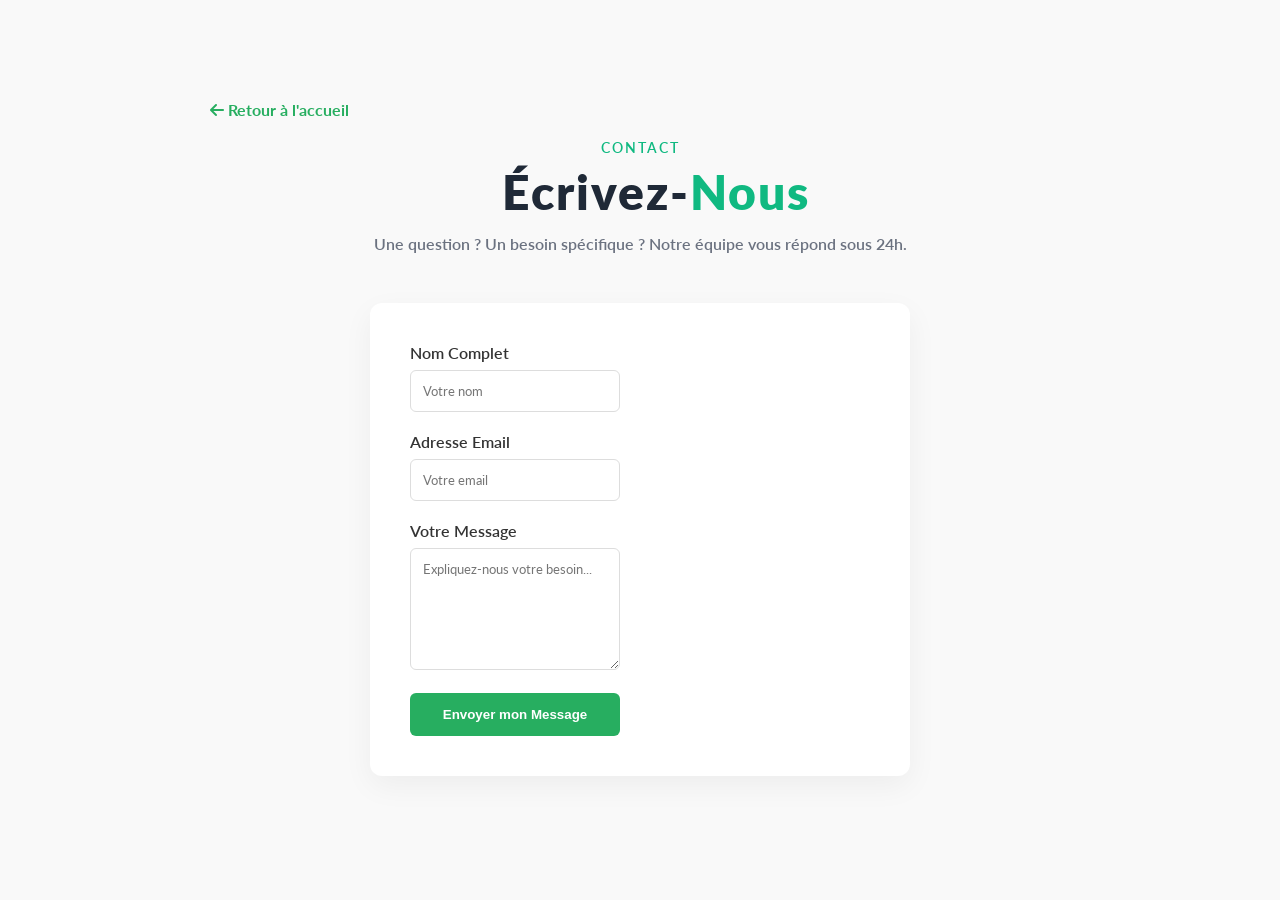
==== Conctacts.html @ 4cfef44b "25 juin 2026" ====
<!DOCTYPE html>
<html lang="fr">
<head>
    <meta charset="UTF-8">
    <meta name="viewport" content="width=device-width, initial-scale=1.0">
    <title>Contact - PHYTOTOP</title>
    <link rel="stylesheet" href="style.css">
    <link rel="stylesheet" href="https://cdnjs.cloudflare.com/ajax/libs/font-awesome/6.5.1/css/all.min.css">
    <style>
        .contact-page { padding: 100px 20px; max-width: 900px; margin: 0 auto; }
        .contact-container { background: #fff; padding: 40px; border-radius: 12px; box-shadow: 0 10px 30px rgba(0,0,0,0.05); margin-top: 40px; }
        .form-group { margin-bottom: 20px; }
        .form-group label { display: block; margin-bottom: 8px; font-weight: 600; color: #333; }
        .form-control { width: 100%; padding: 12px; border: 1px solid #ddd; border-radius: 6px; font-family: inherit; }
        .btn-submit { background: #27ae60; color: white; border: none; padding: 14px 28px; border-radius: 6px; cursor: pointer; font-weight: bold; width: 100%; transition: background 0.3s; }
        .btn-submit:hover { background: #219653; }
        .back-home { display: inline-block; margin-bottom: 20px; color: #27ae60; text-decoration: none; font-weight: bold; }
    </style>
</head>
<body style="background-color: #f9f9f9;">

    <div class="contact-page">
        <a href="index.html" class="back-home"><i class="fa-solid fa-arrow-left"></i> Retour à l'accueil</a>
        
        <div class="header" style="text-align: center;">
            <div class="header-label">CONTACT</div>
            <h1>Écrivez-<span class="highlight">Nous</span></h1>
            <p class="header-subtitle">Une question ? Un besoin spécifique ? Notre équipe vous répond sous 24h.</p>
        </div>

        <div class="contact-container">
            <form action="traitement-contact.php" method="POST">
                <div class="form-group">
                    <label for="nom">Nom Complet</label>
                    <input type="text" id="nom" name="nom" class="form-control" placeholder="Votre nom" required>
                </div>
                <div class="form-group">
                    <label for="email">Adresse Email</label>
                    <input type="email" id="email" name="email" class="form-control" placeholder="Votre email" required>
                </div>
                <div class="form-group">
                    <label for="message">Votre Message</label>
                    <textarea id="message" name="message" class="form-control" rows="6" placeholder="Expliquez-nous votre besoin..." required></textarea>
                </div>
                <button type="submit" class="btn-submit">Envoyer mon Message</button>
            </form>
        </div>
    </div>

</body>
</html>
---- style.css ----
@import url('https://fonts.googleapis.com/css2?family=Cabin:ital,wght@0,400..700;1,400..700&family=Lato:ital,wght@0,100;0,300;0,400;0,700;0,900;1,100;1,300;1,400;1,700;1,900&family=Merriweather+Sans:ital,wght@0,300..800;1,300..800&display=swap');
        * {
            margin: 0;
            padding: 0;
            box-sizing: border-box;
        }

        body {
            font-family: -apple-system, BlinkMacSystemFont, 'Segoe UI', Roboto, 'Helvetica Neue', Arial, sans-serif;
            overflow-x: hidden;
            font-family: 'Lato', sans-serif;
            font-weight: 600;
        }

        /* Ajoutez après la règle .hero::before existante */

        .video-background {
            position: absolute;
            top: 0;
            left: 0;
            width: 100%;
            height: 100%;
            overflow: hidden;
            z-index: 0;
        }

        .video-background video {
            position: absolute;
            top: 50%;
            left: 50%;
            min-width: 100%;
            min-height: 100%;
            width: auto;
            height: auto;
            transform: translate(-50%, -50%);
            object-fit: cover;
        }

        .video-overlay {
            position: absolute;
            top: 0;
            left: 0;
            width: 100%;
            height: 100%;
            background: linear-gradient(135deg, #1e5a4acd 0%, #2d7a5fcd 100%);
            z-index: 1;
        }

        .hero {
            background: linear-gradient(135deg, #1e5a4aaf 0%, #2d7a5faf 100%);
            min-height: 100vh;
            color: white;
            position: relative;
            overflow: hidden;
            padding-top: 100px;
        }

        .hero::before {
            content: '';
            position: absolute;
            top: 0;
            left: 0;
            right: 0;
            bottom: 0;
            background: 
                radial-gradient(circle at 20% 50%, rgba(255,255,255,0.05) 0%, transparent 50%),
                radial-gradient(circle at 80% 80%, rgba(255,255,255,0.05) 0%, transparent 50%);
        }

        nav {
            display: flex;
            justify-content: space-between;
            align-items: center;
            padding: 2.0rem 5%;
            z-index: 10;
            opacity: 0;
            animation: fadeInDown 0.8s ease forwards;
            position: fixed;
            top: 0;
            left: 0;
            right: 0;
            background: transparent;
            transition: all 0.3s ease;
        }

        nav.scrolled {
            background: white;
            box-shadow: 0 2px 10px rgba(0, 0, 0, 0.1);
        }

        nav.scrolled .nav-links a {
            color: #1e5a4a;
        }

        nav.scrolled .brand-name,
        nav.scrolled .brand-tagline {
            color: #1e5a4a;
        }

        nav.scrolled .hamburger span {
            background: #333;
        }

        .hamburger {
            display: none;
            flex-direction: column;
            gap: 5px;
            background: none;
            border: none;
            cursor: pointer;
            padding: 0.5rem;
            z-index: 20;
        }

        .hamburger span {
            width: 28px;
            height: 3px;
            background: white;
            border-radius: 3px;
            transition: all 0.3s ease;
        }

        .hamburger.active span:nth-child(1) {
            transform: rotate(45deg) translate(8px, 8px);
        }

        .hamburger.active span:nth-child(2) {
            opacity: 0;
        }

        .hamburger.active span:nth-child(3) {
            transform: rotate(-45deg) translate(7px, -7px);
        }

        .logo-container {
            display: flex;
            align-items: center;
            gap: 0rem;
            margin-left: 4rem;
            margin-bottom: -1rem;
        }

        .logo {
            margin-left: -33px;
        }

        .logo img{
            width: 200px;
            height: 75px;
            background: transparent;
            border-radius: 12px;
            display: flex;
            align-items: center;
            justify-content: center;
            font-size: 1.8rem;
        }

        .brand {
            display: flex;
            flex-direction: column;
        }

        .brand-name {
            font-size: 1.3rem;
            font-weight: 700;
        }

        .brand-tagline {
            font-size: 0.7rem;
            opacity: 0.9;
        }

        .nav-links {
            display: flex;
            gap: 2.3rem;
            list-style: none;
            margin-right: 4rem;
        }

        .nav-links a {
            color: white;
            text-decoration: none;
            font-size: 0.9rem;
            font-weight: 500;
            transition: opacity 0.3s;
            font-weight: bold;
        }

        .nav-links a:hover {
            opacity: 0.8;
        }

        .hero-content {
            max-width: 1200px;
            margin: 0 auto;
            padding: 1rem 5%;
            position: relative;
            z-index: 5;
        }

        .badge {
            display: inline-flex;
            align-items: center;
            gap: 0.5rem;
            background: rgba(255, 255, 255, 0.15);
            backdrop-filter: blur(10px);
            padding: 0.75rem 1.5rem;
            border-radius: 50px;
            font-size: 1rem;
            margin-bottom: 0.5rem;
            margin-top: 1rem;
            margin-left: 2.0rem;
            opacity: 0;
            animation: fadeInUp 0.8s ease 0.2s forwards;
        }

        h1 {
            font-size: 3.5rem;
            letter-spacing: 2px;
            font-weight: 800;
            line-height: 1.1;
            margin-bottom: 1.5rem;
            margin-left: 2.0rem;
            opacity: 0;
            animation: fadeInUp 0.8s ease 0.4s forwards;
            font-family: 'Lato', sans-serif;
            font-weight: 9100;
        }

        .highlight {
            color: #7dd3a8;
        }

        .subtitle {
            font-size: 1.1rem;
            line-height: 1.6;
            max-width: 800px;
            opacity: 0.95;
            margin-bottom: 1.5rem;
            margin-left: 2.0rem;
            opacity: 0;
            animation: fadeInUp 0.8s ease 0.6s forwards;
        }

        .cta-buttons {
            display: flex;
            gap: 1.5rem;
            opacity: 0;
            animation: fadeInUp 0.8s ease 0.8s forwards;
            margin-left: 2.0rem;
        }

        .btn {
            padding: 1rem 2.5rem;
            border-radius: 13px;
            font-size: 1.05rem;
            font-weight: 600;
            text-decoration: none;
            display: inline-flex;
            align-items: center;
            gap: 0.5rem;
            transition: all 0.3s ease;
            border: none;
            cursor: pointer;
        }

        .btn-primary {
            background: white;
            color: #1e5a4a;
        }

        .btn-primary:hover {
            transform: translateY(-2px);
            box-shadow: 0 10px 30px rgba(0,0,0,0.2);
        }

        .btn-secondary {
            background: transparent;
            color: white;
            border: 2px solid white;
        }

        .btn-secondary:hover {
            background: rgba(255,255,255,0.1);
            transform: translateY(-2px);
        }

        .reso-icon {
            margin-left: 4.7rem;
            margin-top: 2rem;
            
        }

        .reso-icon a i{
            padding-left: 3rem;
            font-size: 1.2rem;
            color: white;
            opacity: 0;
            animation: fadeInUp 0.8s ease 1s forwards;
        }

        .scroll-indicator {
            position: absolute;
            bottom: 1rem;
            left: 50%;
            transform: translateX(-50%);
            opacity: 0;
            animation: fadeIn 1s ease 1.2s forwards, bounce 2s ease-in-out 1.5s infinite;
        }

        .scroll-indicator i {
            font-size: 2rem;
            stroke: white;
        }

        .stats-section {
            background: url(img/bg3.jpg );
            padding: 5rem 5%;
            color: white;
        }

        .stats-container {
            max-width: 1400px;
            margin: 0 auto;
            display: grid;
            grid-template-columns: repeat(4, 1fr);
            gap: 2rem;
        }

        .stat-card {
            display: flex;
            flex-direction: column;
            align-items: center;
            text-align: center;
            opacity: 0;
            transform: translateY(30px);
            animation: fadeInUp 0.8s ease forwards;
        }

        .stat-card:nth-child(1) {
            animation-delay: 0.1s;
        }

        .stat-card:nth-child(2) {
            animation-delay: 0.3s;
        }

        .stat-card:nth-child(3) {
            animation-delay: 0.5s;
        }

        .stat-card:nth-child(4) {
            animation-delay: 0.7s;
        }

        .icon-container {
            width: 80px;
            height: 80px;
            background: rgba(255, 255, 255, 0.2);
            backdrop-filter: blur(10px);
            border-radius: 20px;
            display: flex;
            align-items: center;
            justify-content: center;
            margin-bottom: 1.5rem;
            transition: all 0.3s ease;
        }

        .stat-card:hover .icon-container {
            transform: scale(1.1) rotate(5deg);
            background: rgba(255, 255, 255, 0.3);
        }

        .icon {
            width: 20px;
            height: 20px;
            fill: none;
            stroke: white;
            stroke-width: 2;
            stroke-linecap: round;
            stroke-linejoin: round;
        }

        .stat-number {
            font-size: 2.3rem;
            font-weight: 800;
            margin-bottom: 0.5rem;
            line-height: 1;
        }

        .stat-label {
            font-size: 1.0rem;
            font-weight: 500;
            opacity: 0.95;
        }

        @keyframes fadeInUp {
            from {
                opacity: 0;
                transform: translateY(30px);
            }
            to {
                opacity: 1;
                transform: translateY(0);
            }
        }

        @keyframes countUp {
            from {
                opacity: 0;
            }
            to {
                opacity: 1;
            }
        }

        @keyframes fadeInDown {
            from {
                opacity: 0;
                transform: translateY(-30px);
            }
            to {
                opacity: 1;
                transform: translateY(0);
            }
        }

        @keyframes fadeInUp {
            from {
                opacity: 0;
                transform: translateY(30px);
            }
            to {
                opacity: 1;
                transform: translateY(0);
            }
        }

        @keyframes fadeIn {
            from {
                opacity: 0;
            }
            to {
                opacity: 1;
            }
        }

        @keyframes bounce {
            0%, 100% {
                transform: translateX(-50%) translateY(0);
            }
            50% {
                transform: translateX(-50%) translateY(-10px);
            }
        }

        /* ============================================
           CAROUSEL SECTION — IMPROVED SPLIT LAYOUT
           ============================================ */

        .carousel-section {
            max-width: 1400px;
            margin: 0 auto;
            padding: 80px 20px 60px;
        }

        .carousel-header {
            text-align: center;
            margin-bottom: 50px;
        }

        .carousel-tag {
            display: inline-block;
            color: #10b981;
            font-size: 13px;
            font-weight: 700;
            letter-spacing: 3px;
            text-transform: uppercase;
            margin-bottom: 14px;
            background: rgba(16, 185, 129, 0.1);
            padding: 6px 18px;
            border-radius: 50px;
            border: 1px solid rgba(16, 185, 129, 0.25);
        }

        .carousel-title {
            font-size: 48px;
            font-weight: 800;
            color: #1f2937;
            margin-bottom: 15px;
            line-height: 1.15;
        }

        .carousel-title .highlight {
            color: #10b981;
        }

        .carousel-subtitle {
            font-size: 17px;
            color: #6b7280;
            max-width: 540px;
            margin: 0 auto;
            line-height: 1.6;
        }

        /* ── Container ── */
        .carousel-container {
            position: relative;
            width: 100%;
            border-radius: 28px;
            overflow: hidden;
            box-shadow: 0 24px 80px rgba(30, 90, 74, 0.18);
        }

        /* Slide counter top-right */
        .slide-counter {
            position: absolute;
            top: 28px;
            right: 36px;
            z-index: 50;
            color: white;
            font-size: 13px;
            font-weight: 700;
            letter-spacing: 1px;
            background: rgba(0,0,0,0.25);
            backdrop-filter: blur(8px);
            padding: 6px 14px;
            border-radius: 50px;
        }
        .slide-counter #currentSlideNum {
            font-size: 18px;
        }
        .counter-sep {
            opacity: 0.5;
            margin: 0 3px;
        }
        .counter-total {
            opacity: 0.6;
        }

        /* ── Wrapper ── */
        .carousel-wrapper {
            display: flex;
            transition: transform 0.65s cubic-bezier(0.25, 0.46, 0.45, 0.94);
        }

        /* ── Each slide: split image left / text right ── */
        .carousel-slide {
            min-width: 100%;
            height: 480px;
            display: flex;
            flex-direction: row;
            position: relative;
        }

        /* Image panel — left 55% */
        .slide-image-panel {
            width: 55%;
            height: 100%;
            background-size: cover;
            background-position: center;
            background-repeat: no-repeat;
            position: relative;
            flex-shrink: 0;
        }
        .slide-image-panel::after {
            content: '';
            position: absolute;
            inset: 0;
            background: linear-gradient(
                to right,
                rgba(30, 90, 74, 0.35) 0%,
                transparent 60%
            );
        }

        /* Text panel — right 45% */
        .slide-content-panel {
            width: 45%;
            background: linear-gradient(150deg, #1b5e45 0%, #27735a 60%, #1e5a4a 100%);
            display: flex;
            flex-direction: column;
            justify-content: center;
            padding: 50px 44px;
            position: relative;
            overflow: hidden;
        }
        /* Decorative circle */
        .slide-content-panel::before {
            content: '';
            position: absolute;
            width: 280px;
            height: 280px;
            border-radius: 50%;
            background: rgba(255,255,255,0.04);
            bottom: -80px;
            right: -60px;
        }
        .slide-content-panel::after {
            content: '';
            position: absolute;
            width: 150px;
            height: 150px;
            border-radius: 50%;
            background: rgba(255,255,255,0.05);
            top: -40px;
            left: -30px;
        }

        /* Badge */
        .slide-badge {
            display: inline-flex;
            align-items: center;
            gap: 6px;
            background: rgba(255, 255, 255, 0.15);
            backdrop-filter: blur(10px);
            padding: 7px 16px;
            border-radius: 50px;
            font-size: 12px;
            font-weight: 700;
            letter-spacing: 1.5px;
            color: #d1fae5;
            margin-bottom: 22px;
            border: 1px solid rgba(255,255,255,0.18);
            width: fit-content;
            position: relative;
            z-index: 2;
        }

        /* Title */
        .slide-title {
            font-size: 46px;
            font-weight: 900;
            color: white;
            line-height: 1.1;
            margin-bottom: 18px;
            position: relative;
            z-index: 2;
        }
        .slide-title span {
            color: #6ee7b7;
        }

        /* Description */
        .slide-description {
            font-size: 15px;
            line-height: 1.7;
            color: rgba(255,255,255,0.82);
            margin-bottom: 22px;
            position: relative;
            z-index: 2;
        }

        /* Tags row */
        .slide-tags {
            display: flex;
            flex-wrap: wrap;
            gap: 8px;
            margin-bottom: 30px;
            position: relative;
            z-index: 2;
        }
        .slide-tag {
            background: rgba(255,255,255,0.12);
            color: #a7f3d0;
            font-size: 12px;
            font-weight: 600;
            padding: 5px 12px;
            border-radius: 6px;
            border: 1px solid rgba(255,255,255,0.15);
        }

        /* CTA button */
        .slide-btn {
            display: inline-flex;
            align-items: center;
            gap: 10px;
            background: white;
            color: #1e5a4a;
            padding: 14px 28px;
            border-radius: 12px;
            font-size: 15px;
            font-weight: 700;
            text-decoration: none;
            transition: all 0.3s ease;
            box-shadow: 0 8px 24px rgba(0,0,0,0.18);
            width: fit-content;
            position: relative;
            z-index: 2;
        }
        .slide-btn:hover {
            transform: translateY(-3px);
            box-shadow: 0 14px 32px rgba(0,0,0,0.28);
            background: #f0fdf4;
        }
        .slide-btn i {
            transition: transform 0.3s ease;
        }
        .slide-btn:hover i {
            transform: translateX(4px);
        }

        /* ── Bottom controls bar ── */
        .carousel-controls {
            display: flex;
            align-items: center;
            justify-content: center;
            gap: 20px;
            padding: 20px 30px;
            background: #f9fafb;
            border-top: 1px solid #e5e7eb;
        }

        .carousel-nav {
            background: white;
            border: 2px solid #e5e7eb;
            width: 44px;
            height: 44px;
            border-radius: 50%;
            cursor: pointer;
            display: flex;
            align-items: center;
            justify-content: center;
            transition: all 0.25s ease;
            flex-shrink: 0;
        }
        .carousel-nav:hover {
            background: #1e5a4a;
            border-color: #1e5a4a;
        }
        .carousel-nav i {
            font-size: 15px;
            color: #374151;
            transition: color 0.25s ease;
        }
        .carousel-nav:hover i {
            color: white;
        }

        /* Progress bar */
        .carousel-progress-bar {
            flex: 1;
            max-width: 300px;
            height: 4px;
            background: #e5e7eb;
            border-radius: 4px;
            overflow: hidden;
        }
        .progress-fill {
            height: 100%;
            width: 25%;
            background: linear-gradient(90deg, #10b981, #1e5a4a);
            border-radius: 4px;
            transition: width 0.5s ease;
        }

        /* Indicators (hidden — we use progress bar instead) */
        .carousel-indicators {
            display: none;
        }

        /* Animations */
        @keyframes fadeInUp {
            from { opacity: 0; transform: translateY(20px); }
            to   { opacity: 1; transform: translateY(0); }
        }

        /* ── Responsive ── */
        @media (max-width: 900px) {
            .carousel-slide {
                flex-direction: column;
                height: auto;
            }
            .slide-image-panel {
                width: 100%;
                height: 220px;
            }
            .slide-content-panel {
                width: 100%;
                padding: 36px 28px;
            }
            .slide-title {
                font-size: 34px;
            }
        }

        @media (max-width: 768px) {
            .carousel-section {
                padding: 50px 10px 40px;
            }
            .carousel-header {
                margin-bottom: 30px;
            }
            .carousel-title {
                font-size: 32px;
            }
            .carousel-subtitle {
                font-size: 15px;
            }
            .slide-title {
                font-size: 28px;
            }
            .slide-description {
                font-size: 14px;
            }
            .slide-content-panel {
                padding: 28px 22px;
            }
            .carousel-controls {
                padding: 14px 18px;
                gap: 14px;
            }
            .carousel-nav {
                width: 38px;
                height: 38px;
            }
            .slide-counter {
                top: 16px;
                right: 20px;
            }
            .indicator.active {
                width: 28px;
            }
        }

        .container {
            max-width: 1200px;
            margin: 0 auto;
        }

        .header {
            text-align: center;
            margin-bottom: 50px;
            animation: fadeInDown 0.8s ease;
        }

        .header-label {
            color: #10b981;
            font-size: 14px;
            font-weight: 600;
            letter-spacing: 2px;
            text-transform: uppercase;
            margin-bottom: 10px;
        }

        .header h1 {
            font-size: 48px;
            color: #1f2937;
            margin-bottom: 15px;
        }

        .header h1 .highlight {
            color: #10b981;
        }

        .header-subtitle {
            color: #6b7280;
            font-size: 16px;
        }

        .search-container {
            max-width: 600px;
            margin: 40px auto;
            position: relative;
            animation: fadeIn 1s ease;
        }

        .search-box {
            width: 100%;
            padding: 16px 50px 16px 50px;
            border: 2px solid #e5e7eb;
            border-radius: 12px;
            font-size: 16px;
            transition: all 0.3s ease;
            background: white;
        }

        .search-box:focus {
            outline: none;
            border-color: #10b981;
            box-shadow: 0 0 0 4px rgba(16, 185, 129, 0.1);
        }

        .search-icon {
            position: absolute;
            left: 18px;
            top: 50%;
            transform: translateY(-50%);
            color: #9ca3af;
        }

        .clear-icon {
            position: absolute;
            right: 18px;
            top: 50%;
            transform: translateY(-50%);
            color: #9ca3af;
            cursor: pointer;
            display: none;
        }

        .clear-icon.active {
            display: block;
        }

        .filters {
            display: flex;
            gap: 15px;
            flex-wrap: wrap;
            justify-content: center;
            margin-bottom: 40px;
            animation: fadeIn 1.2s ease;
        }

        .filter-btn {
            padding: 12px 24px;
            border: 2px solid #e5e7eb;
            background: white;
            border-radius: 25px;
            cursor: pointer;
            font-size: 15px;
            font-weight: 500;
            transition: all 0.3s ease;
            display: flex;
            align-items: center;
            gap: 8px;
        }

        .filter-btn:hover {
            transform: translateY(-2px);
            box-shadow: 0 4px 12px rgba(0, 0, 0, 0.1);
        }

        .filter-btn.active {
            background: #10b981;
            color: white;
            border-color: #10b981;
        }

        .products-grid {
            display: grid;
            grid-template-columns: repeat(3, 1fr);
            max-width: 1200px;
            margin: 40px auto 8rem auto;
            gap: 30px;
            padding: 0 20px;
        }

        .product-card {
            background: white;
            border-radius: 20px;
            overflow: hidden;
            box-shadow: 0 8px 20px rgba(0, 0, 0, 0.08);
            transition: all 0.4s cubic-bezier(0.175, 0.885, 0.32, 1.275);
            animation: fadeInUp 0.6s ease;
            opacity: 0;
            animation-fill-mode: forwards;
            border: 2px solid transparent;
        }

        .product-card:nth-child(1) { animation-delay: 0.1s; }
        .product-card:nth-child(2) { animation-delay: 0.2s; }
        .product-card:nth-child(3) { animation-delay: 0.3s; }
        .product-card:nth-child(4) { animation-delay: 0.4s; }
        .product-card:nth-child(5) { animation-delay: 0.5s; }
        .product-card:nth-child(6) { animation-delay: 0.6s; }
        .product-card:nth-child(7) { animation-delay: 0.7s; }
        .product-card:nth-child(8) { animation-delay: 0.8s; }
        .product-card:nth-child(9) { animation-delay: 0.9s; }

        .product-card:hover {
            transform: translateY(-12px) scale(1.02);
            box-shadow: 0 20px 40px rgba(16, 185, 129, 0.25);
            border-color: #10b981;
        }

        .product-card.hidden {
            display: none;
        }

        .product-image {
            background: linear-gradient(135deg, #10b981 0%, #059669 100%);
            height: 220px;
            display: flex;
            align-items: center;
            justify-content: center;
            position: relative;
            overflow: hidden;
            transition: all 0.4s ease;
        }

.product-card:hover .product-image {
    background: linear-gradient(135deg, #059669 0%, #047857 100%);
    transform: scale(1.05);
}

        .product-image::before {
            content: '';
            position: absolute;
            top: -50%;
            left: -50%;
            width: 200%;
            height: 200%;
            background: radial-gradient(circle, rgba(255,255,255,0.1) 0%, transparent 70%);
            animation: pulse 3s ease-in-out infinite;
        }

        .product-image svg {
            width: 90px;
            height: 90px;
            stroke: rgba(255, 255, 255, 0.4);
            stroke-width: 2;
            fill: none;
            z-index: 1;
            transition: all 0.3s ease;
        }

.product-card:hover .product-image svg {
    stroke: rgba(255, 255, 255, 0.7);
    transform: rotate(10deg) scale(1.1);
}

        .product-badge {
            position: absolute;
            top: 15px;
            right: 15px;
            background: white;
            padding: 8px 16px;
            border-radius: 25px;
            font-size: 13px;
            font-weight: 700;
            color: #10b981;
            z-index: 2;
            box-shadow: 0 4px 12px rgba(0, 0, 0, 0.15);
            transition: all 0.3s ease;
        }

        .product-card:hover .product-badge {
            transform: scale(1.1);
            background: #10b981;
            color: white;
        }

        .product-info {
            padding: 28px;
            background: white;
        }

        .product-title {
            font-size: 19px;
            font-weight: 700;
            color: #1f2937;
            margin-bottom: 10px;
            line-height: 1.3;
            transition: color 0.3s ease;
        }

.product-card:hover .product-title {
    color: #10b981;
}

.product-card:hover .product-title {
    color: #10b981;
}

        .product-description {
            color: #6b7280;
            font-size: 14px;
            margin-bottom: 20px;
            line-height: 1.6;
            height: 42px;
            overflow: hidden;
            text-overflow: ellipsis;
            display: -webkit-inline-box;
            -webkit-line-clamp: 2;
            line-clamp: 2;
            -webkit-box-orient: vertical;
        }

        .product-footer {
            display: flex;
            justify-content: space-between;
            align-items: center;
            padding-top: 15px;
            border-top: 2px solid #f3f4f6;
        }

        .product-price {
            font-size: 26px;
            font-weight: 800;
            color: #10b981;
            letter-spacing: -0.5px;
        }

        .product-currency {
            font-size: 14px;
            color: #6b7280;
            font-weight: 400;
        }

        .product-btn {
            background: linear-gradient(135deg, #10b981 0%, #059669 100%);
            color: white;
            border: none;
            padding: 12px 28px;
            border-radius: 10px;
            font-weight: 600;
            font-size: 14px;
            cursor: pointer;
            transition: all 0.3s ease;
            box-shadow: 0 4px 12px rgba(16, 185, 129, 0.3);
        }

        .product-btn:hover {
            background: linear-gradient(135deg, #059669 0%, #047857 100%);
            transform: translateY(-2px);
            box-shadow: 0 6px 20px rgba(16, 185, 129, 0.4);
        }

        .product-btn:active {
            transform: translateY(0);
        }

        .no-results {
            text-align: center;
            padding: 60px 20px;
            color: #6b7280;
            font-size: 18px;
            display: none;
        }

        .no-results.active {
            display: block;
        }

        @keyframes fadeInDown {
            from {
                opacity: 0;
                transform: translateY(-30px);
            }
            to {
                opacity: 1;
                transform: translateY(0);
            }
        }

        @keyframes fadeIn {
            from {
                opacity: 0;
            }
            to {
                opacity: 1;
            }
        }

        @keyframes fadeInUp {
            from {
                opacity: 0;
                transform: translateY(30px);
            }
            to {
                opacity: 1;
                transform: translateY(0);
            }
        }

        @keyframes pulse {
            0%, 100% {
                transform: translate(-50%, -50%) scale(1);
            }
            50% {
                transform: translate(-50%, -50%) scale(1.1);
            }
        }

        .contact-section {
            padding: 80px 20px;
            background: url(img/bg2.jpg);
            margin: 0 auto;
            }

        .contact-header {
            text-align: center;
            margin-bottom: 60px;
            animation: fadeInDown 0.8s ease;
        }

        .contact-header h1 {
            font-size: 48px;
            color: white;
            margin-bottom: 15px;
            font-weight: 700;
        }

        .contact-header p {
            color: rgba(255, 255, 255, 0.9);
            font-size: 18px;
        }

        .contact-container {
            display: grid;
            grid-template-columns: 1fr 1fr;
            gap: 40px;
            animation: fadeInUp 1s ease;
            margin-left: 10rem;
            margin-right: 10rem;
        }

        .info-card, .form-card {
            background: rgba(255, 255, 255, 0.1);
            backdrop-filter: blur(10px);
            border-radius: 20px;
            padding: 40px;
            box-shadow: 0 8px 32px rgba(0, 0, 0, 0.1);
            border: 1px solid rgba(255, 255, 255, 0.1);
            transition: transform 0.3s ease, box-shadow 0.3s ease;
        }

        .info-card:hover, .form-card:hover {
            transform: translateY(-5px);
            box-shadow: 0 12px 48px rgba(0, 0, 0, 0.2);
        }

        .card-title {
            font-size: 28px;
            color: white;
            margin-bottom: 30px;
            font-weight: 600;
        }

        .info-item {
            display: flex;
            align-items: flex-start;
            gap: 20px;
            margin-bottom: 30px;
            animation: slideInLeft 0.6s ease;
            animation-fill-mode: both;
        }

        .info-item:nth-child(2) { animation-delay: 0.2s; }
        .info-item:nth-child(3) { animation-delay: 0.4s; }
        .info-item:nth-child(4) { animation-delay: 0.6s; }

        .info-icon {
            width: 48px;
            height: 48px;
            background: rgba(255, 255, 255, 0.2);
            border-radius: 12px;
            display: flex;
            align-items: center;
            justify-content: center;
            flex-shrink: 0;
            transition: all 0.3s ease;
        }

        .info-item:hover .info-icon {
            background: rgba(255, 255, 255, 0.3);
            transform: scale(1.1) rotate(5deg);
        }

        .info-icon svg {
            width: 24px;
            height: 24px;
            stroke: white;
            stroke-width: 2;
            fill: none;
        }

        .info-content h3 {
            color: white;
            font-size: 18px;
            margin-bottom: 8px;
            font-weight: 600;
        }

        .info-content p {
            color: rgba(255, 255, 255, 0.85);
            font-size: 16px;
            line-height: 1.6;
        }

        .info-content a {
            color: rgba(255, 255, 255, 0.85);
            text-decoration: none;
            transition: color 0.3s ease;
        }

        .info-content a:hover {
            color: white;
        }

        .form-group {
            margin-bottom: 24px;
            animation: fadeIn 0.6s ease;
            animation-fill-mode: both;
        }

        .form-group:nth-child(1) { animation-delay: 0.2s; }
        .form-group:nth-child(2) { animation-delay: 0.3s; }
        .form-group:nth-child(3) { animation-delay: 0.4s; }

        .form-input, .form-textarea {
            width: 100%;
            padding: 16px 20px;
            background: rgba(255, 255, 255, 0.15);
            border: 2px solid rgba(255, 255, 255, 0.2);
            border-radius: 12px;
            color: white;
            font-size: 16px;
            transition: all 0.3s ease;
            font-family: inherit;
        }

        .form-input::placeholder, .form-textarea::placeholder {
            color: rgba(255, 255, 255, 0.6);
        }

        .form-input:focus, .form-textarea:focus {
            outline: none;
            background: rgba(255, 255, 255, 0.2);
            border-color: rgba(255, 255, 255, 0.4);
            box-shadow: 0 0 0 4px rgba(255, 255, 255, 0.1);
        }

        .form-textarea {
            min-height: 150px;
            resize: vertical;
        }

        .submit-btn {
            width: 100%;
            padding: 18px;
            background: white;
            color: #2d7a52;
            border: none;
            border-radius: 12px;
            font-size: 18px;
            font-weight: 600;
            cursor: pointer;
            transition: all 0.3s ease;
            animation: fadeIn 0.6s ease 0.5s both;
        }

        .submit-btn:hover {
            background: #f0f0f0;
            transform: translateY(-2px);
            box-shadow: 0 8px 24px rgba(0, 0, 0, 0.2);
        }

        .submit-btn:active {
            transform: translateY(0);
        }

        .submit-btn.loading {
            opacity: 0.7;
            cursor: not-allowed;
        }

        .success-message {
            display: none;
            background: rgba(16, 185, 129, 0.9);
            color: white;
            padding: 16px 20px;
            border-radius: 12px;
            margin-top: 20px;
            text-align: center;
            animation: slideInUp 0.5s ease;
        }

        .success-message.show {
            display: block;
        }

        .footer {
            background: #1a2332;
            padding: 60px 20px 30px;
            text-align: center;
        }

        .footer-content {
            max-width: 1200px;
            margin: 0 auto;
        }

        .footer-brand {
            display: flex;
            align-items: center;
            justify-content: center;
            gap: 15px;
            margin-bottom: 25px;
            animation: fadeIn 0.8s ease;
        }

        .footer-logo {
            width: 100px;
            height: 100px;
            background: #ffffff;
            border-radius: 12px;
            display: flex;
            align-items: center;
            justify-content: center;
            animation: rotateIn 0.8s ease;
        }

        .footer-logo image {
            width: 35px;
            height: 35px;
            fill: white;
        }

        .footer-name {
            font-size: 32px;
            color: white;
            font-weight: 700;
        }

        .footer-tagline {
            color: #9ca3af;
            font-size: 16px;
            margin-bottom: 20px;
            animation: fadeIn 1s ease 0.2s both;
        }

        .footer-divider {
            height: 1px;
            background: rgba(255, 255, 255, 0.1);
            margin: 30px 0;
        }

        .footer-copyright {
            color: #6b7280;
            font-size: 14px;
            animation: fadeIn 1s ease 0.4s both;
        }

        @keyframes fadeInDown {
            from {
                opacity: 0;
                transform: translateY(-30px);
            }
            to {
                opacity: 1;
                transform: translateY(0);
            }
        }

        @keyframes fadeInUp {
            from {
                opacity: 0;
                transform: translateY(30px);
            }
            to {
                opacity: 1;
                transform: translateY(0);
            }
        }

        @keyframes fadeIn {
            from {
                opacity: 0;
            }
            to {
                opacity: 1;
            }
        }

        @keyframes slideInLeft {
            from {
                opacity: 0;
                transform: translateX(-30px);
            }
            to {
                opacity: 1;
                transform: translateX(0);
            }
        }

        @keyframes slideInUp {
            from {
                opacity: 0;
                transform: translateY(20px);
            }
            to {
                opacity: 1;
                transform: translateY(0);
            }
        }

        @keyframes rotateIn {
            from {
                opacity: 0;
                transform: rotate(-180deg) scale(0);
            }
            to {
                opacity: 1;
                transform: rotate(0) scale(1);
            }
        }

        @media (max-width: 768px) {
    /* Navigation */
    .hamburger {
        display: flex;
        margin-right: 1rem;
    }

    .logo-container {
        margin-left: 1rem;
    }

    .nav-links {
        position: fixed;
        top: 0;
        right: -100%;
        height: 100vh;
        width: 70%;
        max-width: 300px;
        background: linear-gradient(135deg, #1e5a4a 0%, #2d7a5f 100%);
        flex-direction: column;
        justify-content: center;
        align-items: center;
        gap: 2.5rem;
        transition: right 0.4s ease;
        box-shadow: -5px 0 20px rgba(0,0,0,0.3);
        margin: 0;
    }

    .nav-links.active {
        right: 0;
    }

    .nav-links a {
        font-size: 1.3rem;
        color: white !important;
    }

    /* Hero Section */
    .hero {
        padding-top: 80px;
        min-height: 100vh;
    }

    .hero-content {
        padding: 2rem 5%;
    }

    .badge {
        font-size: 0.8rem;
        padding: 0.6rem 1.2rem;
        margin-left: 0;
        margin-bottom: 1.5rem;
    }

    h1 {
        font-size: 2.2rem;
        margin-left: 0;
        line-height: 1.2;
    }

    .subtitle {
        font-size: 1rem;
        margin-left: 0;
        margin-bottom: 2rem;
    }

    .cta-buttons {
        flex-direction: column;
        margin-left: 0;
        gap: 1rem;
    }

    .btn {
        text-align: center;
        justify-content: center;
        width: 100%;
        padding: 1rem 2rem;
        font-size: 0.95rem;
    }

    .scroll-indicator {
        bottom: 2rem;
    }

    /* Stats Section */
    .stats-section {
        padding: 3rem 5%;
    }

    .stats-container {
        grid-template-columns: 1fr;
        gap: 2.5rem;
    }

    .stat-card {
        padding: 1.5rem;
    }

    .stat-number {
        font-size: 2.5rem;
    }

    .stat-label {
        font-size: 1rem;
    }

    .icon-container {
        width: 70px;
        height: 70px;
        margin-bottom: 1rem;
    }

    .icon {
        width: 30px;
        height: 30px;
    }

    /* Services Section */
    .services-section {
        padding: 3rem 5%;
    }

    .section-header {
        margin-bottom: 2.5rem;
    }

    .section-tag {
        font-size: 0.85rem;
    }

    .section-title {
        font-size: 2rem;
        line-height: 1.2;
    }

    .section-subtitle {
        font-size: 1rem;
        padding: 0 1rem;
    }

    .services-container {
        grid-template-columns: 1fr;
        gap: 2rem;
        margin-left: 0;
        margin-right: 0;
    }

    .service-card {
        padding: 2rem 1.5rem;
    }

    .service-title {
        font-size: 1.3rem;
    }

    .service-description {
        font-size: 0.95rem;
        line-height: 1.6;
    }

    .icon-wrapper {
        width: 65px;
        height: 65px;
        margin-bottom: 1.5rem;
    }

    .icon {
        width: 32px;
        height: 32px;
    }

    .service-link {
        font-size: 0.95rem;
    }

    /* Products Section */
    .container {
        padding: 0 5%;
    }

    .header {
        margin-bottom: 30px;
        padding: 0 1rem;
    }

    .header h1 {
        font-size: 2rem;
        margin-left: 0;
    }

    .header-subtitle {
        font-size: 0.95rem;
    }

    .search-container {
        margin: 30px auto;
        padding: 0 1rem;
    }

    .search-box {
        padding: 14px 45px 14px 45px;
        font-size: 14px;
    }

    .search-icon {
        left: 15px;
        width: 18px;
        height: 18px;
    }

    .clear-icon {
        right: 15px;
        width: 18px;
        height: 18px;
    }

    .filters {
        gap: 10px;
        padding: 0 1rem;
    }

    .filter-btn {
        padding: 10px 16px;
        font-size: 0.85rem;
        gap: 6px;
    }

    .products-grid {
        grid-template-columns: 1fr;
        gap: 25px;
        margin: 30px auto 4rem auto;
        padding: 0 20px;
    }

    .product-card {
        max-width: 100%;
    }

    .product-image {
        height: 180px;
    }

    .product-image svg {
        width: 70px;
        height: 70px;
    }

    .product-badge {
        top: 12px;
        right: 12px;
        padding: 5px 10px;
        font-size: 11px;
    }

    .product-info {
        padding: 20px;
    }

    .product-title {
        font-size: 1.1rem;
    }

    .product-description {
        font-size: 0.9rem;
        margin-bottom: 16px;
    }

    .product-price {
        font-size: 1.5rem;
    }

    .product-currency {
        font-size: 0.85rem;
    }

    .product-btn {
        padding: 10px 20px;
        font-size: 0.9rem;
    }

    /* Contact Section */
    .contact-section {
        padding: 3rem 5%;
    }

    .contact-header {
        margin-bottom: 2.5rem;
    }

    .contact-header h1 {
        font-size: 2rem;
        margin-left: 0;
    }

    .contact-header p {
        font-size: 1rem;
    }

    .contact-container {
        grid-template-columns: 1fr;
        gap: 25px;
        margin-left: 0;
        margin-right: 0;
    }

    .info-card, .form-card {
        padding: 25px;
    }

    .card-title {
        font-size: 1.5rem;
        margin-bottom: 20px;
    }

    .info-item {
        margin-bottom: 20px;
        gap: 15px;
    }

    .info-icon {
        width: 42px;
        height: 42px;
    }

    .info-icon svg {
        width: 20px;
        height: 20px;
    }

    .info-content h3 {
        font-size: 1rem;
        margin-bottom: 5px;
    }

    .info-content p {
        font-size: 0.9rem;
    }

    .form-group {
        margin-bottom: 18px;
    }

    .form-input, .form-textarea {
        padding: 14px 16px;
        font-size: 15px;
    }

    .form-textarea {
        min-height: 120px;
    }

    .submit-btn {
        padding: 15px;
        font-size: 1rem;
    }

    .success-message {
        padding: 14px 16px;
        font-size: 0.9rem;
        margin-top: 15px;
    }

    /* Footer */
    .footer {
        padding: 40px 20px 20px;
    }

    .footer-brand {
        gap: 12px;
        margin-bottom: 20px;
    }

    .footer-logo {
        width: 100px;
        height: 50px;
    }

    .footer-logo svg {
        width: 28px;
        height: 28px;
    }

    .footer-name {
        font-size: 1.5rem;
    }

    .footer-tagline {
        font-size: 0.9rem;
        margin-bottom: 15px;
    }

    .footer-divider {
        margin: 20px 0;
    }

    .footer-copyright {
        font-size: 0.8rem;
    }

    /* Nav scrolled mobile fix */
    nav.scrolled {
        padding: 1.5rem 5%;
    }

    nav.scrolled .logo-container {
        margin-left: 1rem;
    }

    .reso-icon {
        margin-left: 0px;
        margin-top: 0rem;
        align-items: center;
    }

    .reso-icon a i {
        padding-left: 2.2rem;
        font-size: 1rem;
        align-items: center;
    }

}

/* Modal Produit */
.product-modal {
    display: none;
    position: fixed;
    top: 0;
    left: 0;
    width: 100%;
    height: 100%;
    z-index: 1000;
    opacity: 0;
    transition: opacity 0.3s ease;
}

.product-modal.active {
    display: flex;
    align-items: center;
    justify-content: center;
    opacity: 1;
}

.modal-overlay {
    position: absolute;
    top: 0;
    left: 0;
    width: 100%;
    height: 100%;
    background: rgba(0, 0, 0, 0.7);
    backdrop-filter: blur(5px);
}

.modal-content {
    position: relative;
    background: white;
    border-radius: 24px;
    max-width: 900px;
    width: 90%;
    max-height: 90vh;
    overflow-y: auto;
    box-shadow: 0 20px 60px rgba(0, 0, 0, 0.3);
    animation: modalSlideIn 0.4s ease;
    z-index: 1001;
}

@keyframes modalSlideIn {
    from {
        transform: scale(0.9) translateY(20px);
        opacity: 0;
    }
    to {
        transform: scale(1) translateY(0);
        opacity: 1;
    }
}

.modal-close {
    position: absolute;
    top: 20px;
    right: 20px;
    width: 40px;
    height: 40px;
    background: rgba(0, 0, 0, 0.1);
    border: none;
    border-radius: 50%;
    cursor: pointer;
    display: flex;
    align-items: center;
    justify-content: center;
    transition: all 0.3s ease;
    z-index: 10;
}

.modal-close:hover {
    background: rgba(0, 0, 0, 0.2);
    transform: rotate(90deg);
}

.modal-close svg {
    stroke: #333;
    stroke-width: 2;
    fill: none;
}

.modal-body {
    display: grid;
    grid-template-columns: 1fr 1.2fr;
    gap: 40px;
    padding: 40px;
}

.modal-image-section {
    position: relative;
}

.modal-product-image {
    background: linear-gradient(135deg, #10b981 0%, #059669 100%);
    border-radius: 20px;
    height: 400px;
    display: flex;
    align-items: center;
    justify-content: center;
    position: relative;
    overflow: hidden;
}

.modal-product-image svg {
    width: 120px;
    height: 120px;
    stroke: rgba(255, 255, 255, 0.3);
    stroke-width: 2;
    fill: none;
}

.modal-badge {
    position: absolute;
    top: 20px;
    right: 20px;
    background: white;
    padding: 8px 16px;
    border-radius: 25px;
    font-size: 14px;
    font-weight: 600;
    color: #10b981;
    box-shadow: 0 4px 12px rgba(0, 0, 0, 0.1);
}

.modal-info-section {
    display: flex;
    flex-direction: column;
    gap: 24px;
}

.modal-title {
    font-size: 32px;
    font-weight: 700;
    color: #1f2937;
    margin: 0;
}

.modal-category {
    display: inline-block;
    background: #f0fdf4;
    color: #10b981;
    padding: 6px 16px;
    border-radius: 20px;
    font-size: 14px;
    font-weight: 600;
    width: fit-content;
    text-transform: uppercase;
    letter-spacing: 0.5px;
}

.modal-price-container {
    background: linear-gradient(135deg, #f0fdf4 0%, #dcfce7 100%);
    padding: 20px;
    border-radius: 16px;
    display: flex;
    align-items: baseline;
    gap: 8px;
}

.modal-price {
    font-size: 40px;
    font-weight: 800;
    color: #10b981;
}

.modal-currency {
    font-size: 18px;
    color: #6b7280;
    font-weight: 500;
}

.modal-description h3,
.modal-details h3 {
    font-size: 18px;
    font-weight: 600;
    color: #1f2937;
    margin-bottom: 12px;
}

.modal-description p {
    color: #6b7280;
    line-height: 1.7;
    font-size: 15px;
}

.modal-details ul {
    list-style: none;
    padding: 0;
    margin: 0;
}

.modal-details li {
    padding: 10px 0;
    color: #4b5563;
    font-size: 15px;
    border-bottom: 1px solid #f3f4f6;
}

.modal-details li:last-child {
    border-bottom: none;
}

.modal-actions {
    margin-top: auto;
    padding-top: 20px;
}

.modal-order-btn {
    width: 100%;
    background: linear-gradient(135deg, #10b981 0%, #059669 100%);
    color: white;
    border: none;
    padding: 18px 32px;
    border-radius: 12px;
    font-size: 18px;
    font-weight: 600;
    cursor: pointer;
    display: flex;
    align-items: center;
    justify-content: center;
    gap: 12px;
    transition: all 0.3s ease;
    box-shadow: 0 4px 12px rgba(16, 185, 129, 0.3);
}

.modal-order-btn:hover {
    transform: translateY(-2px);
    box-shadow: 0 8px 20px rgba(16, 185, 129, 0.4);
}

.modal-order-btn svg {
    stroke: white;
    fill: none;
    stroke-width: 2;
}

/* Responsive Modal */
@media (max-width: 768px) {
    .modal-content {
        width: 95%;
        max-height: 95vh;
    }
    
    .modal-body {
        grid-template-columns: 1fr;
        gap: 24px;
        padding: 24px;
    }
    
    .modal-product-image {
        height: 280px;
    }
    
    .modal-title {
        font-size: 24px;
    }
    
    .modal-price {
        font-size: 32px;
    }
    
    .modal-order-btn {
        padding: 16px 24px;
        font-size: 16px;
    }
}

.footer-copyright {
            font-size: 0.8rem;
        }
    

    /* Carte Google Maps */
    .map-container {
        width: 100%;
        margin-top: 20px;
        border-radius: 20px;
        overflow: hidden;
        box-shadow: 0 8px 24px rgba(0, 0, 0, 0.2);
        animation: fadeIn 0.8s ease 0.8s both;
    }

    .map-container iframe {
        width: 100%;
        height: 300px;
        border: 2px solid #e5e7eb;
        display: block;
    }

    @media (max-width: 768px) {
        .map-container {
            margin-top: 15px;
        }

        .map-container iframe {
            height: 250px;
        }
    }

    .partners-section {
            max-width: 1400px;
            margin: 0 auto;
            padding: 60px 20px;
        }

        .section-header {
            text-align: center;
            margin-bottom: 50px;
            animation: fadeInDown 0.8s ease;
        }

        .section-tag {
            color: #10b981;
            font-size: 14px;
            font-weight: 600;
            letter-spacing: 2px;
            text-transform: uppercase;
            margin-bottom: 10px;
        }

        .section-title {
            font-size: 42px;
            font-weight: 800;
            color: #1f2937;
            margin-bottom: 15px;
        }

        .section-title .highlight {
            color: #10b981;
        }

        .section-subtitle {
            font-size: 18px;
            color: #6b7280;
            max-width: 600px;
            margin: 0 auto;
        }

        /* Carrousel Container */
        .carousel-container {
            position: relative;
            overflow: hidden;
            padding: 40px 0;
            background: white;
            border-radius: 20px;
            box-shadow: 0 4px 20px rgba(0, 0, 0, 0.08);
        }

        /* Track du carrousel */
        .carousel-track {
            display: flex;
            gap: 60px;
            animation: scroll 30s linear infinite;
            width: fit-content;
        }

        .carousel-track:hover {
            animation-play-state: paused;
        }

        /* Clone du track pour effet infini */
        .carousel-track-clone {
            display: flex;
            gap: 60px;
        }

        /* Logo Item */
        .logo-item {
            flex-shrink: 0;
            width: 180px;
            height: 100px;
            background: white;
            border-radius: 12px;
            display: flex;
            align-items: center;
            justify-content: center;
            padding: 20px;
            transition: all 0.3s ease;
            border: 2px solid #f3f4f6;
            position: relative;
            overflow: hidden;
        }

        .logo-item::before {
            content: '';
            position: absolute;
            top: 0;
            left: -100%;
            width: 100%;
            height: 100%;
            background: linear-gradient(90deg, transparent, rgba(16, 185, 129, 0.1), transparent);
            transition: left 0.5s ease;
        }

        .logo-item:hover::before {
            left: 100%;
        }

        .logo-item:hover {
            transform: scale(1.05);
            border-color: #10b981;
            box-shadow: 0 8px 24px rgba(16, 185, 129, 0.2);
        }

        .logo-item img {
            max-width: 100%;      /* L'image remplit max la largeur */
            max-height: 100%;     /* L'image remplit max la hauteur */
            width: auto;          /* Garde les proportions */
            height: auto;         /* Garde les proportions */
            object-fit: contain;  /* 👈 IMPORTANT: ne coupe pas l'image */
        }

        .logo-item:hover .logo-svg {
            opacity: 1;
            stroke-width: 2.5;
        }

        /* Gradients pour varier les couleurs */
        .logo-item:nth-child(1) .logo-svg { stroke: #10b981; }
        .logo-item:nth-child(2) .logo-svg { stroke: #3b82f6; }
        .logo-item:nth-child(3) .logo-svg { stroke: #f59e0b; }
        .logo-item:nth-child(4) .logo-svg { stroke: #8b5cf6; }
        .logo-item:nth-child(5) .logo-svg { stroke: #ec4899; }
        .logo-item:nth-child(6) .logo-svg { stroke: #14b8a6; }
        .logo-item:nth-child(7) .logo-svg { stroke: #f97316; }
        .logo-item:nth-child(8) .logo-svg { stroke: #6366f1; }

        /* Animation de défilement */
        @keyframes scroll {
            0% {
                transform: translateX(0);
            }
            100% {
                transform: translateX(calc(-180px * 8 - 60px * 8));
            }
        }

        @keyframes fadeInDown {
            from {
                opacity: 0;
                transform: translateY(-30px);
            }
            to {
                opacity: 1;
                transform: translateY(0);
            }
        }

        /* Responsive */
        @media (max-width: 768px) {
            .section-title {
                font-size: 32px;
            }

            .section-subtitle {
                font-size: 16px;
            }

            .logo-item {
                width: 140px;
                height: 80px;
            }

            .carousel-track {
                gap: 40px;
            }

            @keyframes scroll {
                0% {
                    transform: translateX(0);
                }
                100% {
                    transform: translateX(calc(-140px * 8 - 40px * 8));
                }
            }
        }

        /* Instructions pour l'utilisateur */
        .instructions {
            text-align: center;
            margin-top: 40px;
            padding: 20px;
            background: #f0fdf4;
            border-radius: 12px;
            border-left: 4px solid #10b981;
        }

        .instructions h3 {
            color: #1f2937;
            margin-bottom: 10px;
            font-size: 18px;
        }

        .instructions p {
            color: #6b7280;
            font-size: 14px;
            line-height: 1.6;
        }

        .instructions code {
            background: white;
            padding: 2px 8px;
            border-radius: 4px;
            color: #10b981;
            font-family: monospace;
        }

    /* ===================================
   SUGGESTIONS DE RECHERCHE
   =================================== */

.suggestions-dropdown {
    position: absolute;
    top: calc(100% + 8px);
    left: 0;
    right: 0;
    background: white;
    border-radius: 12px;
    box-shadow: 0 10px 40px rgba(0, 0, 0, 0.15);
    max-height: 400px;
    overflow-y: auto;
    z-index: 1000;
    display: none;
    animation: slideDown 0.3s ease;
}

.suggestions-dropdown.active {
    display: block;
}

@keyframes slideDown {
    from {
        opacity: 0;
        transform: translateY(-10px);
    }
    to {
        opacity: 1;
        transform: translateY(0);
    }
}

.suggestion-item {
    padding: 14px 20px;
    cursor: pointer;
    transition: all 0.2s ease;
    border-bottom: 1px solid #f3f4f6;
    display: flex;
    align-items: center;
    gap: 12px;
}

.suggestion-item:last-child {
    border-bottom: none;
}

.suggestion-item:hover {
    background: #f9fafb;
}

.suggestion-item.selected {
    background: #e8f5e9;
}

.suggestion-icon {
    width: 40px;
    height: 40px;
    background: linear-gradient(135deg, #10b981 0%, #059669 100%);
    border-radius: 8px;
    display: flex;
    align-items: center;
    justify-content: center;
    color: white;
    font-size: 18px;
    flex-shrink: 0;
}

.suggestion-content {
    flex: 1;
}

.suggestion-name {
    font-weight: 600;
    color: #1f2937;
    margin-bottom: 2px;
}

.suggestion-category {
    font-size: 12px;
    color: #6b7280;
    text-transform: uppercase;
    letter-spacing: 0.5px;
}

.suggestion-price {
    font-weight: 700;
    color: #10b981;
    white-space: nowrap;
}

.no-suggestions {
    padding: 20px;
    text-align: center;
    color: #6b7280;
}

/* ===================================
   ANIMATIONS AU SCROLL ENTRE SECTIONS
   =================================== */

/* Classes de base pour les animations */
.animate-on-scroll {
    opacity: 0;
    transition: all 0.8s cubic-bezier(0.25, 0.46, 0.45, 0.94);
}

.animate-on-scroll.animated {
    opacity: 1;
}

/* Animation 1 : Fade In Up (montée avec fondu) */
.fade-up {
    opacity: 0;
    transform: translateY(60px);
    transition: all 0.8s ease-out;
}

.fade-up.animated {
    opacity: 1;
    transform: translateY(0);
}

/* Animation 2 : Fade In Down (descente avec fondu) */
.fade-down {
    opacity: 0;
    transform: translateY(-60px);
    transition: all 0.8s ease-out;
}

.fade-down.animated {
    opacity: 1;
    transform: translateY(0);
}

/* Animation 3 : Fade In Left (depuis la gauche) */
.fade-left {
    opacity: 0;
    transform: translateX(-80px);
    transition: all 0.8s ease-out;
}

.fade-left.animated {
    opacity: 1;
    transform: translateX(0);
}

/* Animation 4 : Fade In Right (depuis la droite) */
.fade-right {
    opacity: 0;
    transform: translateX(80px);
    transition: all 0.8s ease-out;
}

.fade-right.animated {
    opacity: 1;
    transform: translateX(0);
}

/* Animation 5 : Scale In (zoom) */
.scale-in {
    opacity: 0;
    transform: scale(0.85);
    transition: all 0.8s cubic-bezier(0.34, 1.56, 0.64, 1);
}

.scale-in.animated {
    opacity: 1;
    transform: scale(1);
}

/* Animation 6 : Rotate In (rotation) */
.rotate-in {
    opacity: 0;
    transform: rotate(-15deg) scale(0.9);
    transition: all 0.8s ease-out;
}

.rotate-in.animated {
    opacity: 1;
    transform: rotate(0deg) scale(1);
}

/* Animation 7 : Blur In (effet de flou) */
.blur-in {
    opacity: 0;
    filter: blur(10px);
    transform: translateY(30px);
    transition: all 0.8s ease-out;
}

.blur-in.animated {
    opacity: 1;
    filter: blur(0);
    transform: translateY(0);
}

/* Animation 8 : Slide In Bottom */
.slide-bottom {
    opacity: 0;
    transform: translateY(100px);
    transition: all 1s cubic-bezier(0.16, 1, 0.3, 1);
}

.slide-bottom.animated {
    opacity: 1;
    transform: translateY(0);
}

/* Animation 9 : Flip In (retournement) */
.flip-in {
    opacity: 0;
    transform: perspective(600px) rotateX(45deg);
    transition: all 0.8s ease-out;
}

.flip-in.animated {
    opacity: 1;
    transform: perspective(600px) rotateX(0deg);
}

/* Animation 10 : Bounce In (rebond) */
.bounce-in {
    opacity: 0;
    transform: scale(0.3);
    transition: all 0.6s cubic-bezier(0.68, -0.55, 0.265, 1.55);
}

.bounce-in.animated {
    opacity: 1;
    transform: scale(1);
}

/* Délais d'animation pour plusieurs éléments */
.delay-100 { transition-delay: 0.1s; }
.delay-200 { transition-delay: 0.2s; }
.delay-300 { transition-delay: 0.3s; }
.delay-400 { transition-delay: 0.4s; }
.delay-500 { transition-delay: 0.5s; }
.delay-600 { transition-delay: 0.6s; }
.delay-700 { transition-delay: 0.7s; }
.delay-800 { transition-delay: 0.8s; }

/* Vitesses d'animation personnalisables */
.speed-slow { transition-duration: 1.2s; }
.speed-normal { transition-duration: 0.8s; }
.speed-fast { transition-duration: 0.4s; }

/* Filtres Équipe */
.team-filters {
    display: flex;
    justify-content: center;
    gap: 15px;
    margin-bottom: 30px;
}

.filter-btn {
    background: #f4f7f5;
    border: 2px solid transparent;
    padding: 10px 20px;
    border-radius: 30px;
    cursor: pointer;
    font-weight: 600;
    color: #555;
    transition: all 0.3s ease;
}

.filter-btn:hover, .filter-btn.active {
    background: #27ae60;
    color: white;
}

/* Animation de masquage/affichage des cartes d'équipe */
.team-card.hide {
    display: none;
}
.team-card.show {
    animation: fadeIn 0.5s ease forwards;
}

@keyframes fadeIn {
    from { opacity: 0; transform: scale(0.9); }
    to { opacity: 1; transform: scale(1); }
}

/* Alertes et Bouton de Contact Interactif */
.form-status-box {
    padding: 15px;
    border-radius: 6px;
    margin-bottom: 20px;
    font-weight: 600;
    text-align: center;
    animation: fadeIn 0.4s ease;
}
.form-status-box.success { background: #e8f8f0; color: #1e7e34; border: 1px solid #c3e6cb; }
.form-status-box.error { background: #fce8e6; color: #c82333; border: 1px solid #f5c6cb; }

.btn-submit:disabled {
    background: #85d7a3;
    cursor: not-allowed;
}

/* Notification de sécurité (Toast) */
.security-toast {
    position: fixed;
    bottom: 30px;
    right: -400px;
    background: #333;
    color: #fff;
    padding: 15px 25px;
    border-radius: 8px;
    box-shadow: 0 10px 30px rgba(0,0,0,0.3);
    z-index: 10000;
    display: flex;
    align-items: center;
    gap: 12px;
    font-family: sans-serif;
    border-left: 5px solid #e74c3c;
    transition: right 0.5s cubic-bezier(0.175, 0.885, 0.32, 1.275);
}
.security-toast.show {
    right: 30px;
}
.security-toast i {
    color: #e74c3c;
    font-size: 1.3rem;
}

/* ================= Sections Vidéos & Équipe ================= */
.videos-section, .team-section {
    padding: 80px 20px;
    max-width: 1200px;
    margin: 0 auto;
}

/* Grille Vidéos */
.videos-grid {
    display: grid;
    grid-template-columns: repeat(auto-fit, minmax(350px, 1fr));
    gap: 30px;
    margin-top: 40px;
}

.video-card {
    background: #ffffff;
    border-radius: 12px;
    overflow: hidden;
    box-shadow: 0 10px 30px rgba(0,0,0,0.05);
    padding: 15px;
    transition: transform 0.3s ease;
}

.video-card:hover {
    transform: translateY(-5px);
}

.video-responsive {
    overflow: hidden;
    padding-bottom: 56.25%;
    position: relative;
    height: 0;
    border-radius: 8px;
    margin-bottom: 15px;
}

.video-responsive iframe {
    left: 0;
    top: 0;
    height: 100%;
    width: 100%;
    position: absolute;
}

.video-card h3 {
    font-size: 1.2rem;
    color: #333;
    margin-bottom: 8px;
}

.video-card p {
    color: #666;
    font-size: 0.95rem;
    font-weight: 400;
    line-height: 1.5;
}

/* Grille Équipe */
.team-grid {
    display: grid;
    grid-template-columns: repeat(auto-fit, minmax(280px, 1fr));
    gap: 30px;
    margin-top: 40px;
}

.team-card {
    background: #ffffff;
    border-radius: 12px;
    padding: 30px;
    text-align: center;
    box-shadow: 0 10px 30px rgba(0,0,0,0.05);
    transition: transform 0.3s ease;
}

.team-card:hover {
    transform: translateY(-5px);
}

.team-member-img {
    width: 120px;
    height: 120px;
    border-radius: 50%;
    background: #f4f7f5;
    margin: 0 auto 20px;
    display: flex;
    align-items: center;
    justify-content: center;
    color: #27ae60;
}

.member-placeholder-icon {
    font-size: 3rem;
}

.team-card h3 {
    font-size: 1.3rem;
    color: #333;
    margin-bottom: 5px;
}

.team-role {
    color: #27ae60;
    font-size: 1rem;
    font-weight: 600;
}
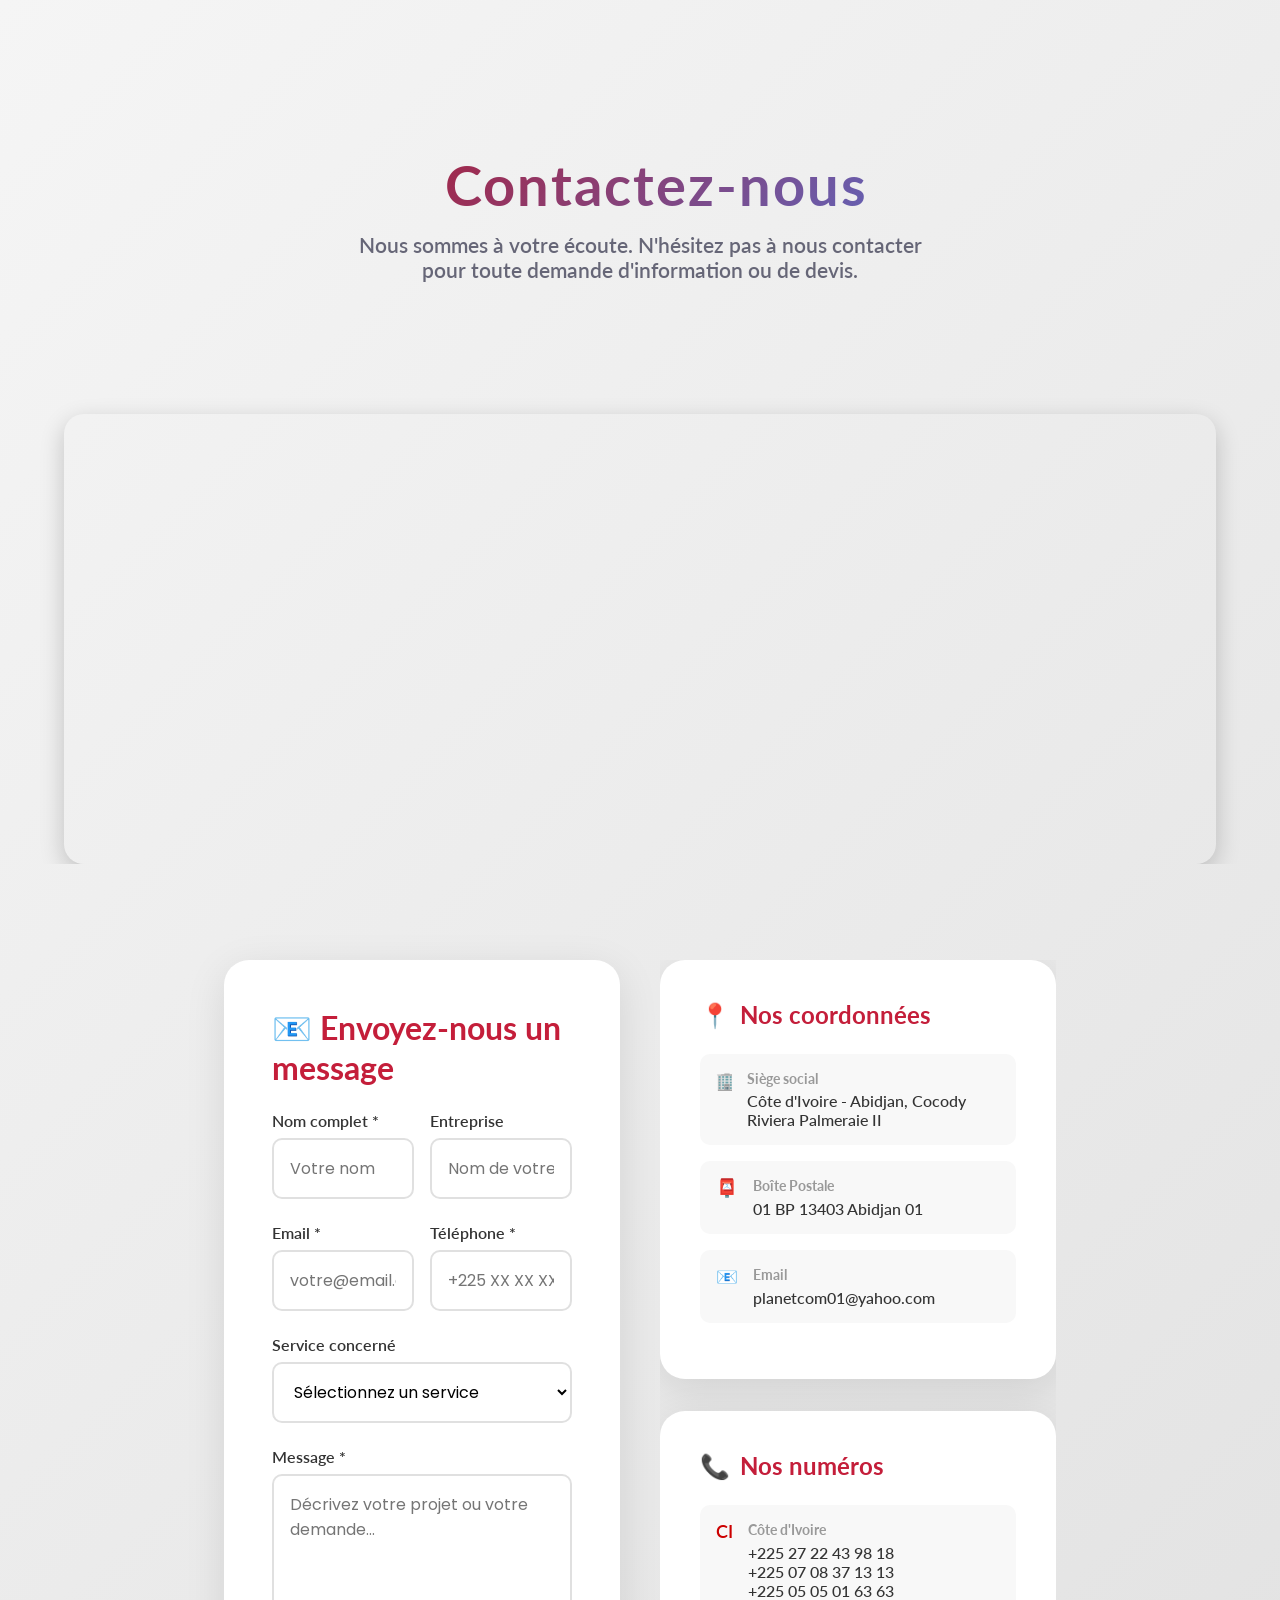
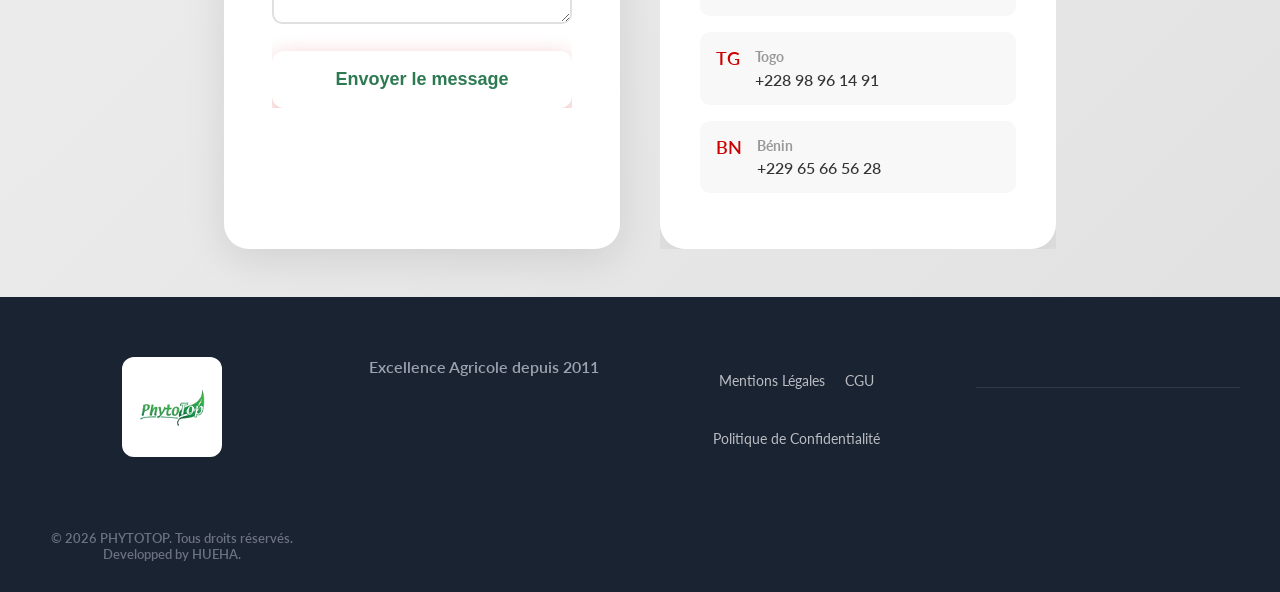
==== commit 28e8818b: "11 juillet 2026" ====
--- a/Conctacts.html
+++ b/Conctacts.html
@@ -3,49 +3,205 @@
 <head>
     <meta charset="UTF-8">
     <meta name="viewport" content="width=device-width, initial-scale=1.0">
-    <title>Contact - PHYTOTOP</title>
+    <title>Phytotop - Contact</title>
+    <link href="https://fonts.googleapis.com/css2?family=Poppins:wght@300;400;600;700&display=swap" rel="stylesheet">
+    <link rel="shortcut icon" href="img/Logofav.png" type="image/x-icon">
+    <link rel="stylesheet" href="https://cdnjs.cloudflare.com/ajax/libs/font-awesome/6.5.1/css/all.min.css">
+    
+    <link rel="stylesheet" href="style 3.css">
     <link rel="stylesheet" href="style.css">
-    <link rel="stylesheet" href="https://cdnjs.cloudflare.com/ajax/libs/font-awesome/6.5.1/css/all.min.css">
-    <style>
-        .contact-page { padding: 100px 20px; max-width: 900px; margin: 0 auto; }
-        .contact-container { background: #fff; padding: 40px; border-radius: 12px; box-shadow: 0 10px 30px rgba(0,0,0,0.05); margin-top: 40px; }
-        .form-group { margin-bottom: 20px; }
-        .form-group label { display: block; margin-bottom: 8px; font-weight: 600; color: #333; }
-        .form-control { width: 100%; padding: 12px; border: 1px solid #ddd; border-radius: 6px; font-family: inherit; }
-        .btn-submit { background: #27ae60; color: white; border: none; padding: 14px 28px; border-radius: 6px; cursor: pointer; font-weight: bold; width: 100%; transition: background 0.3s; }
-        .btn-submit:hover { background: #219653; }
-        .back-home { display: inline-block; margin-bottom: 20px; color: #27ae60; text-decoration: none; font-weight: bold; }
-    </style>
 </head>
-<body style="background-color: #f9f9f9;">
-
-    <div class="contact-page">
-        <a href="index.html" class="back-home"><i class="fa-solid fa-arrow-left"></i> Retour à l'accueil</a>
+<body>
+
+    <!-- En-tête -->
+    <header>
+        <nav>
+            <div class="logo-container">
+                
+                <div class="brand">
+                    <div class="brand-name">PHYTOTOP</div>
+                    <div class="brand-tagline">Excellence Agricole</div>
+                </div>
+            </div>
+            
+            <button class="hamburger" id="hamburger" aria-label="Menu">
+                <span></span>
+                <span></span>
+                <span></span>
+            </button>
+
+            <ul class="nav-links" id="navLinks">
+                <li><a href="#accueil">Accueil</a></li>
+                <li><a href="#produits">Produits</a></li>
+                <li><a href="#services">Services</a></li>
+                <li><a href="Conctacts.html">Contact</a></li>
+            </ul>
+        </nav>
+    </header>
+
+    <section class="hero-contact">
+        <h1>Contactez-nous</h1>
+        <p>Nous sommes à votre écoute. N'hésitez pas à nous contacter pour toute demande d'information ou de devis.</p>
+    </section>
+
+    <!-- Section Carte Google Maps -->
+    <section class="map-section">
+        <div class="map-container">
+            <!-- Google Maps iframe pour Abidjan, Cocody Riviera Palmeraie II -->
+            <iframe src="https://www.google.com/maps/embed?pb=!1m14!1m8!1m3!1d1536.1860058393513!2d-3.939962!3d5.3619606!3m2!1i1024!2i768!4f13.1!3m3!1m2!1s0xfc1ed51f7f647a9%3A0x1e6d2e4179fce0c9!2sPLANETCOM%20SARL!5e1!3m2!1sfr!2sci!4v1764517124590!5m2!1sfr!2sci" width="600" height="450" style="border:0;" allowfullscreen="" loading="lazy" referrerpolicy="no-referrer-when-downgrade"></iframe>
+        </div>
+    </section>
+
+    <div class="contact-container">
+        <div class="contact-form-section">
+            <h2>📧 Envoyez-nous un message</h2>
+
+            <div id="successMessage" class="success-message">
+                ✅ Message envoyé avec succès ! Nous vous recontacterons bientôt.
+            </div>
+
+            <div id="errorMessage" class="error-message">
+                ❌ Erreur lors de l'envoi. Veuillez réessayer ou nous contacter par téléphone.
+            </div>
+            
+            <form id="contactForm" action="https://api.web3forms.com/submit" method="POST">
+                
+                <!-- Access Key Web3Forms configuré -->
+                <input type="hidden" name="access_key" value="78f78982-ae05-4369-a649-b20da1f9b8fa">
+                
+                <!-- Configuration Web3Forms -->
+                <input type="hidden" name="subject" value="Nouveau message depuis le site PlanetCom">
+                <input type="hidden" name="from_name" value="Site Web PlanetCom">
+                <input type="hidden" name="redirect" value="false">
+                
+                <div class="form-row">
+                    <div class="form-group">
+                        <label for="nom">Nom complet *</label>
+                        <input type="text" id="nom" name="nom" required placeholder="Votre nom">
+                    </div>
+                    <div class="form-group">
+                        <label for="entreprise">Entreprise</label>
+                        <input type="text" id="entreprise" name="entreprise" placeholder="Nom de votre entreprise">
+                    </div>
+                </div>
+
+                <div class="form-row">
+                    <div class="form-group">
+                        <label for="email">Email *</label>
+                        <input type="email" id="email" name="email" required placeholder="votre@email.com">
+                    </div>
+                    <div class="form-group">
+                        <label for="telephone">Téléphone *</label>
+                        <input type="tel" id="telephone" name="telephone" required placeholder="+225 XX XX XX XX XX">
+                    </div>
+                </div>
+
+                <div class="form-group">
+                    <label for="service">Service concerné</label>
+                    <select id="service" name="service">
+                        <option value="">Sélectionnez un service</option>
+                        <option value="ingenierie">Ingénierie</option>
+                        <option value="drive-test">Drive Test & Optimisation</option>
+                        <option value="genie-civil">Génie Civil</option>
+                        <option value="deploiement">Déploiement de sites radio</option>
+                        <option value="fibre">Réseaux fibre optique</option>
+                        <option value="energie">Energie</option>
+                        <option value="audit">Audit & Réhabilitation pylône</option>
+                        <option value="commercial">Agent commercial</option>
+                        <option value="autre">Autre</option>
+                    </select>
+                </div>
+
+                <div class="form-group">
+                    <label for="message">Message *</label>
+                    <textarea id="message" name="message" required placeholder="Décrivez votre projet ou votre demande..."></textarea>
+                </div>
+
+                <button type="submit" class="submit-btn" id="submitBtn">Envoyer le message</button>
+            </form>
+        </div>
+
+        <div class="contact-info-section">
+            <div class="contact-card">
+                <h3><span>📍</span> Nos coordonnées</h3>
+                
+                <div class="contact-item">
+                    <div class="contact-item-icon">🏢</div>
+                    <div class="contact-item-content">
+                        <h4>Siège social</h4>
+                        <p>Côte d'Ivoire - Abidjan, Cocody Riviera Palmeraie II</p>
+                    </div>
+                </div>
+
+                <div class="contact-item">
+                    <div class="contact-item-icon">📮</div>
+                    <div class="contact-item-content">
+                        <h4>Boîte Postale</h4>
+                        <p>01 BP 13403 Abidjan 01</p>
+                    </div>
+                </div>
+
+                <div class="contact-item">
+                    <div class="contact-item-icon">📧</div>
+                    <div class="contact-item-content">
+                        <h4>Email</h4>
+                        <p>planetcom01@yahoo.com</p>
+                    </div>
+                </div>
+            </div>
+
+            <div class="contact-card">
+                <h3><span>📞</span> Nos numéros</h3>
+                
+                <div class="contact-item">
+                    <div class="contact-item-icon">CI</div>
+                    <div class="contact-item-content">
+                        <h4>Côte d'Ivoire</h4>
+                        <p>+225 27 22 43 98 18<br>+225 07 08 37 13 13<br>+225 05 05 01 63 63</p>
+                    </div>
+                </div>
+
+                <div class="contact-item">
+                    <div class="contact-item-icon">TG</div>
+                    <div class="contact-item-content">
+                        <h4>Togo</h4>
+                        <p>+228 98 96 14 91</p>
+                    </div>
+                </div>
+
+                <div class="contact-item">
+                    <div class="contact-item-icon">BN</div>
+                    <div class="contact-item-content">
+                        <h4>Bénin</h4>
+                        <p>+229 65 66 56 28</p>
+                    </div>
+                </div>
+            </div>
+        </div>
+    </div>
+
+    <!-- Footer -->
+    <footer class="footer">
+    <div class="footer-content">
+        <div class="footer-brand">
+            <div class="footer-logo">
+                <img src="img/Logo.png" alt="">
+            </div>
+        </div>
         
-        <div class="header" style="text-align: center;">
-            <div class="header-label">CONTACT</div>
-            <h1>Écrivez-<span class="highlight">Nous</span></h1>
-            <p class="header-subtitle">Une question ? Un besoin spécifique ? Notre équipe vous répond sous 24h.</p>
-        </div>
-
-        <div class="contact-container">
-            <form action="traitement-contact.php" method="POST">
-                <div class="form-group">
-                    <label for="nom">Nom Complet</label>
-                    <input type="text" id="nom" name="nom" class="form-control" placeholder="Votre nom" required>
-                </div>
-                <div class="form-group">
-                    <label for="email">Adresse Email</label>
-                    <input type="email" id="email" name="email" class="form-control" placeholder="Votre email" required>
-                </div>
-                <div class="form-group">
-                    <label for="message">Votre Message</label>
-                    <textarea id="message" name="message" class="form-control" rows="6" placeholder="Expliquez-nous votre besoin..." required></textarea>
-                </div>
-                <button type="submit" class="btn-submit">Envoyer mon Message</button>
-            </form>
-        </div>
+        <p class="footer-tagline">Excellence Agricole depuis 2011</p>
+        
+        <div class="footer-legal-links" style="margin: 15px 0; display: flex; justify-content: center; gap: 20px; flex-wrap: wrap;">
+            <a href="mention.html" style="color: rgba(255,255,255,0.7); text-decoration: none; font-size: 0.9rem; font-weight: 400;">Mentions Légales</a>
+            <a href="cgu.html" style="color: rgba(255,255,255,0.7); text-decoration: none; font-size: 0.9rem; font-weight: 400;">CGU</a>
+            <a href="politique.html" style="color: rgba(255,255,255,0.7); text-decoration: none; font-size: 0.9rem; font-weight: 400;">Politique de Confidentialité</a>
+        
+        </div>
+
+        <div class="footer-divider"></div>
+        <p class="footer-copyright">© 2026 PHYTOTOP. Tous droits réservés. Developped by HUEHA.</p>
     </div>
+</footer>
 
 </body>
 </html>
--- a/style 3.css
+++ b/style 3.css
@@ -0,0 +1,561 @@
+        * {
+            margin: 0;
+            padding: 0;
+            box-sizing: border-box;
+            overflow-x: hidden;
+        }
+
+        body {
+            font-family: 'Poppins', sans-serif;
+            background: linear-gradient(135deg, #f5f5f5 0%, #e0e0e0 100%);
+            min-height: 100vh;
+            transition: background 0.5s ease;
+        }
+
+         /* Header */
+        header {
+            position: fixed;
+            top: 0;
+            width: 100%;
+            background: rgba(255, 255, 255, 0.98);
+            backdrop-filter: blur(10px);
+            box-shadow: 0 2px 20px rgba(0, 0, 0, 0.08);
+            z-index: 1000;
+            animation: slideDown 0.6s ease;
+        }
+
+        @keyframes slideDown {
+            from {
+                transform: translateY(-100%);
+            }
+            to {
+                transform: translateY(0);
+            }
+        }
+
+        nav {
+            display: flex;
+            justify-content: space-between;
+            align-items: center;
+            padding: 1.2rem 5%;
+            max-width: 1400px;
+            margin: 0 auto;
+        }
+
+        .logo {
+            font-size: 1.8rem;
+            font-weight: 700;
+            background: linear-gradient(135deg, #c41e3a,#0066ffc1 );
+            -webkit-background-clip: text;
+            background-clip: text;
+            -webkit-text-fill-color: transparent;
+            background-clip: text;
+        }
+
+        .nav-menu {
+            display: flex;
+            gap: 2.5rem;
+            list-style: none;
+        }
+
+        .nav-menu a {
+            text-decoration: none;
+            color: #333;
+            font-weight: 500;
+            transition: all 0.3s ease;
+            position: relative;
+        }
+
+        .nav-menu a::after {
+            content: '';
+            position: absolute;
+            bottom: -5px;
+            left: 0;
+            width: 0;
+            height: 2px;
+            background: linear-gradient(90deg, #cc0000, #0066ffc1);
+            transition: width 0.3s ease;
+            height: auto;
+        }
+
+        .nav-menu a:hover::after {
+            width: 100%;
+        }
+
+        .cta-btn {
+            background: linear-gradient(135deg, #c41e3a, #cc0000);
+            color: white;
+            padding: 0.8rem 2rem;
+            border-radius: 50px;
+            text-decoration: none;
+            font-weight: 600;
+            transition: all 0.3s ease;
+            box-shadow: 0 4px 15px rgba(255, 0, 0, 0.174);
+        }
+
+        .cta-btn:hover {
+            transform: translateY(-2px);
+            box-shadow: 0 6px 25px #c41e3a65;
+        }
+
+        .mode-toggle {
+            position: fixed;
+            top: 20px;
+            right: 20px;
+            padding: 12px 25px;
+            background: #333;
+            color: white;
+            border: none;
+            border-radius: 25px;
+            cursor: pointer;
+            font-weight: 600;
+            z-index: 1000;
+            transition: all 0.3s ease;
+        }
+
+        .mode-toggle:hover {
+            background: #0066ffc1;
+            transform: scale(1.1);
+        }
+
+        header {
+            background: rgba(255, 255, 255, 0.98);
+            backdrop-filter: blur(10px);
+            box-shadow: 0 2px 20px rgba(0, 0, 0, 0.08);
+            animation: slideDown 0.6s ease;
+            transition: background 0.5s ease;
+        }
+
+        .dark-mode header {
+            background: rgba(0, 0, 0, 0.98);
+            box-shadow: 0 2px 20px rgba(255, 255, 255, 0.08);
+        }
+
+        nav {
+            display: flex;
+            justify-content: space-between;
+            align-items: center;
+            padding: 1.2rem 5%;
+            max-width: 1400px;
+            margin: 0 auto;
+        }
+
+        .logo {
+            font-size: 1.8rem;
+            font-weight: 700;
+            background: linear-gradient(135deg, #c41e3a, #0066ffc1);
+            -webkit-background-clip: text;
+            background-clip: text;
+            -webkit-text-fill-color: transparent;
+        }
+
+        .nav-menu {
+            display: flex;
+            gap: 2.5rem;
+            list-style: none;
+        }
+
+        .nav-menu a {
+            text-decoration: none;
+            color: #333;
+            font-weight: 500;
+            transition: all 0.3s ease;
+        }
+
+        .dark-mode .nav-menu a {
+            color: #fff;
+        }
+
+        .hero-contact {
+            margin-top: 90px;
+            padding: 4rem 5%;
+            text-align: center;
+            animation: fadeIn 0.8s ease;
+        }
+
+        .hero-contact h1 {
+            font-size: 3.5rem;
+            font-weight: 700;
+            margin-bottom: 1rem;
+            background: linear-gradient(135deg, #cc0000, #0066ffc1);
+            -webkit-background-clip: text;
+            -webkit-text-fill-color: transparent;
+            background-clip: text;
+        }
+
+        .hero-contact p {
+            font-size: 1.3rem;
+            color: #667;
+            max-width: 600px;
+            margin: 0 auto;
+        }
+
+        .dark-mode .hero-contact p {
+            color: #ccc;
+        }
+
+        .contact-container {
+            max-width: 1400px;
+            margin: 0 auto;
+            padding: 3rem 5%;
+            display: grid;
+            grid-template-columns: 1fr 1fr;
+            gap: 4rem;
+        }
+
+        .contact-form-section {
+            background: white;
+            padding: 3rem;
+            border-radius: 25px;
+            box-shadow: 0 10px 40px rgba(0, 0, 0, 0.1);
+        }
+
+        .dark-mode .contact-form-section {
+            background: #2d2d2d;
+        }
+
+        .contact-form-section h2 {
+            font-size: 2rem;
+            margin-bottom: 1.5rem;
+            color: #c41e3a;
+        }
+
+        .dark-mode .contact-form-section h2 {
+            color: #ff6b6b;
+        }
+
+        .form-group {
+            margin-bottom: 1.5rem;
+        }
+
+        .form-group label {
+            display: block;
+            margin-bottom: 0.5rem;
+            font-weight: 600;
+            color: #333;
+        }
+
+        .dark-mode .form-group label {
+            color: #fff;
+        }
+
+        .form-group input,
+        .form-group textarea,
+        .form-group select {
+            width: 100%;
+            padding: 1rem;
+            border: 2px solid #e0e0e0;
+            border-radius: 10px;
+            font-family: 'Poppins', sans-serif;
+            font-size: 1rem;
+            transition: all 0.3s ease;
+            background: white;
+        }
+
+        .form-group input:focus,
+        .form-group textarea:focus,
+        .form-group select:focus {
+            outline: none;
+            border-color: #c41e3a;
+            box-shadow: 0 0 0 3px rgba(196, 30, 58, 0.1);
+        }
+
+        .form-group textarea {
+            resize: vertical;
+            min-height: 150px;
+        }
+
+        .form-row {
+            display: grid;
+            grid-template-columns: 1fr 1fr;
+            gap: 1rem;
+        }
+
+        .submit-btn {
+            width: 100%;
+            padding: 1.2rem;
+            background: linear-gradient(135deg, #c41e3a, #cc0000);
+            color: white;
+            border: none;
+            border-radius: 50px;
+            font-size: 1.1rem;
+            font-weight: 600;
+            cursor: pointer;
+            transition: all 0.3s ease;
+            box-shadow: 0 8px 25px rgba(204, 0, 0, 0.3);
+        }
+
+        .submit-btn:hover:not(:disabled) {
+            transform: translateY(-3px);
+            box-shadow: 0 12px 35px rgba(204, 0, 0, 0.4);
+        }
+
+        .submit-btn:disabled {
+            opacity: 0.6;
+            cursor: not-allowed;
+        }
+
+        .success-message {
+            display: none;
+            background: #d4edda;
+            color: #155724;
+            padding: 1rem;
+            border-radius: 10px;
+            margin-bottom: 1rem;
+            border: 1px solid #c3e6cb;
+        }
+
+        .success-message.show {
+            display: block;
+            animation: slideDown 0.5s ease;
+        }
+
+        .error-message {
+            display: none;
+            background: #f8d7da;
+            color: #721c24;
+            padding: 1rem;
+            border-radius: 10px;
+            margin-bottom: 1rem;
+            border: 1px solid #f5c6cb;
+        }
+
+        .error-message.show {
+            display: block;
+            animation: slideDown 0.5s ease;
+        }
+
+        .contact-info-section {
+            display: flex;
+            flex-direction: column;
+            gap: 2rem;
+        }
+
+        .contact-card {
+            background: white;
+            padding: 2.5rem;
+            border-radius: 25px;
+            box-shadow: 0 10px 40px rgba(0, 0, 0, 0.1);
+            transition: all 0.3s ease;
+        }
+
+        .dark-mode .contact-card {
+            background: #2d2d2d;
+        }
+
+        .contact-card:hover {
+            transform: translateY(-5px);
+            box-shadow: 0 15px 50px rgba(0, 0, 0, 0.15);
+        }
+
+        .contact-card h3 {
+            font-size: 1.5rem;
+            margin-bottom: 1.5rem;
+            color: #c41e3a;
+            display: flex;
+            align-items: center;
+            gap: 10px;
+        }
+
+        .contact-item {
+            display: flex;
+            align-items: start;
+            gap: 15px;
+            margin-bottom: 1rem;
+            padding: 1rem;
+            background: #f8f8f8;
+            border-radius: 10px;
+        }
+
+        .contact-item-icon {
+            font-size: 1.1rem;
+            color: #cc0000;
+        }
+
+        .contact-item-content h4 {
+            font-size: 0.9rem;
+            color: #999;
+            margin-bottom: 0.3rem;
+        }
+
+        .contact-item-content p {
+            font-size: 1rem;
+            color: #333;
+            font-weight: 500;
+        }
+
+        .dark-mode .contact-item-content p {
+            color: #fff;
+        }
+
+        @keyframes fadeIn {
+            from { opacity: 0; }
+            to { opacity: 1; }
+        }
+
+        @keyframes slideDown {
+            from {
+                opacity: 0;
+                transform: translateY(-20px);
+            }
+            to {
+                opacity: 1;
+                transform: translateY(0);
+            }
+        }
+
+        /* Section carte */
+        .map-section {
+            max-width: 1400px;
+            margin: 3rem auto;
+            padding: 0 5%;
+        }
+
+        .map-container {
+            height: 450px;
+            border-radius: 25px;
+            overflow: hidden;
+            box-shadow: 0 10px 40px rgba(0, 0, 0, 0.1);
+            animation: fadeIn 1s ease;
+        }
+
+        .map-container iframe {
+            width: 100%;
+            height: 100%;
+            border: none;
+        }
+
+        /* Footer */
+footer {
+    background: #1a1a1a;
+    color: white;
+    padding: 4rem 5% 2rem;
+}
+
+.footer-content {
+    max-width: 1400px;
+    margin: 0 auto;
+    display: grid;
+    grid-template-columns: repeat(4, 1fr);
+    gap: 3rem;
+    margin-bottom: 3rem;
+}
+
+.footer-section h4 {
+    font-size: 1.3rem;
+    margin-bottom: 1.5rem;
+    color: #0066ffc1;
+}
+
+.footer-section ul {
+    list-style: none;
+}
+
+.footer-section ul li {
+    margin-bottom: 0.8rem;
+}
+
+.footer-section a {
+    color: #ccc;
+    text-decoration: none;
+    transition: color 0.3s ease;
+}
+
+.footer-section a:hover {
+    color: #cc0000;
+}
+
+.social-icons {
+    display: flex;
+    gap: 1rem;
+    margin-top: 1rem;
+}
+
+.social-icon {
+    width: 45px;
+    height: 45px;
+    background: rgba(255, 255, 255, 0.1);
+    border-radius: 50%;
+    display: flex;
+    align-items: center;
+    justify-content: center;
+    font-size: 1.3rem;
+    transition: all 0.3s ease;
+}
+
+.social-icon:hover {
+    background: #00CC66;
+    transform: translateY(-3px);
+}
+
+.copyright {
+    text-align: center;
+    padding-top: 2rem;
+    border-top: 1px solid rgba(255, 255, 255, 0.1);
+    color: #999;
+}
+
+        @media (max-width: 768px) {
+            .nav-menu {
+                display: none;
+            }
+
+            .hero-contact h1 {
+                font-size: 2.5rem;
+            }
+
+            .contact-container {
+                grid-template-columns: 1fr;
+                gap: 2rem;
+            }
+
+            .form-row {
+                grid-template-columns: 1fr;
+            }
+
+            .contact-form-section {
+                padding: 2rem;
+            }
+
+            .mode-toggle {
+                top: 10px;
+                right: 10px;
+                padding: 10px 20px;
+                font-size: 0.9em;
+            }
+
+            .map-container {
+                height: 300px;
+            }
+
+            .footer-content {
+                grid-template-columns: 1fr 1fr;
+            }
+
+            .footer-section {
+                font-size: 90%;
+            }
+
+            .hero-contact h1 {
+                font-size: 2.2rem;
+            }
+
+            .hero-contact p {
+                font-size: 1.1rem;
+            }
+
+            .contact-form-section h2 {
+                font-size: 1.5rem;
+            }
+        }
+    
+
+        @media (max-width: 393px) {
+    .logo {
+        font-size: 1.5em;
+    }
+
+    .cta-btn {
+        font-size: 0.9em;
+    }
+}
--- a/style.css
+++ b/style.css
@@ -11,6 +11,11 @@
             font-family: 'Lato', sans-serif;
             font-weight: 600;
         }
+
+        /*============================================================================================
+          Paramètre de la landing page
+          ============================================================================================
+        
 
         /* Ajoutez après la règle .hero::before existante */
 
@@ -512,24 +517,6 @@
             box-shadow: 0 24px 80px rgba(30, 90, 74, 0.18);
         }
 
-        /* Slide counter top-right */
-        .slide-counter {
-            position: absolute;
-            top: 28px;
-            right: 36px;
-            z-index: 50;
-            color: white;
-            font-size: 13px;
-            font-weight: 700;
-            letter-spacing: 1px;
-            background: rgba(0,0,0,0.25);
-            backdrop-filter: blur(8px);
-            padding: 6px 14px;
-            border-radius: 50px;
-        }
-        .slide-counter #currentSlideNum {
-            font-size: 18px;
-        }
         .counter-sep {
             opacity: 0.5;
             margin: 0 3px;
@@ -1073,7 +1060,6 @@
             text-overflow: ellipsis;
             display: -webkit-inline-box;
             -webkit-line-clamp: 2;
-            line-clamp: 2;
             -webkit-box-orient: vertical;
         }
 
